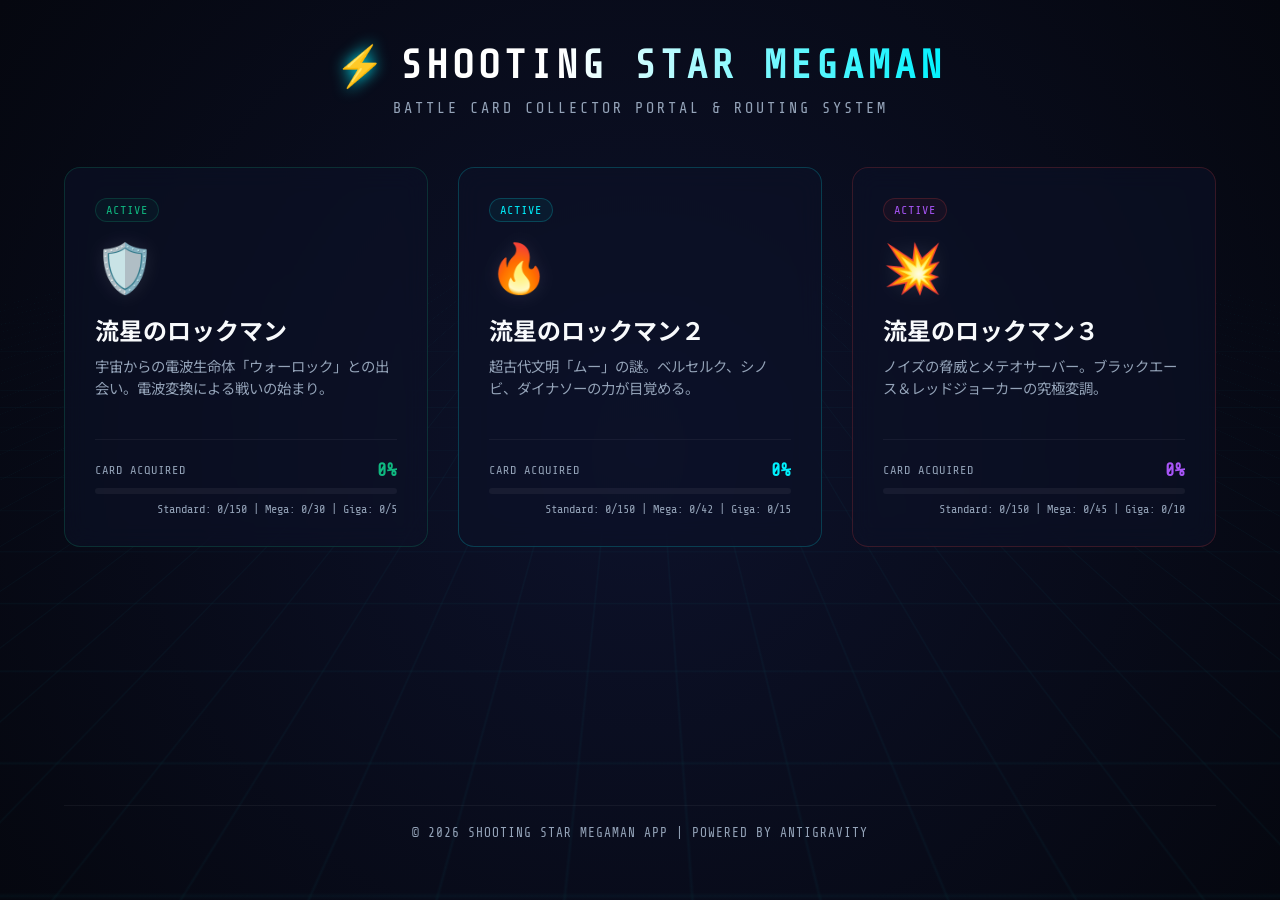
==== index.html @ 552dc6ff "Initial commit: Shooting Star Megaman Battle Card Collector (Ryusei 1/2/3)" ====
<!DOCTYPE html>
<html lang="ja">
<head>
  <meta charset="UTF-8">
  <meta name="viewport" content="width=device-width, initial-scale=1.0">
  <meta name="description" content="流星のロックマン シリーズのバトルカード収集チェッカーポータル。作品を選択してチェックリストとフローチャートへアクセスできます。">
  <title>流星のロックマン バトルカードチェッカー ポータル</title>
  <link rel="preconnect" href="https://fonts.googleapis.com">
  <link rel="preconnect" href="https://fonts.gstatic.com" crossorigin>
  <link href="https://fonts.googleapis.com/css2?family=Outfit:wght@300;400;600;800&family=Share+Tech+Mono&family=Noto+Sans+JP:wght@400;700&display=swap" rel="stylesheet">
  <link rel="stylesheet" href="portal_style.css">
</head>
<body>

  <!-- Cyber grid animated background -->
  <div class="cyber-bg">
    <div class="grid-lines"></div>
  </div>

  <div class="portal-container">
    <header class="portal-header">
      <div class="logo-area">
        <span class="logo-symbol">⚡</span>
        <h1>SHOOTING STAR MEGAMAN</h1>
      </div>
      <p class="subtitle">BATTLE CARD COLLECTOR PORTAL & ROUTING SYSTEM</p>
    </header>

    <main class="portal-grid">
      
      <!-- Ryusei 1 Card -->
      <a href="ryusei1/index.html" class="game-card ryusei1" id="card-ryusei1">
        <div class="card-glow"></div>
        <div class="card-inner">
          <div class="version-tag">ACTIVE</div>
          <div class="game-icon">🛡️</div>
          <h2>流星のロックマン</h2>
          <p class="game-desc">宇宙からの電波生命体「ウォーロック」との出会い。電波変換による戦いの始まり。</p>
          
          <div class="progress-section">
            <div class="progress-meta">
              <span class="progress-label">CARD ACQUIRED</span>
              <span class="progress-pct" id="pct-ryusei1">0%</span>
            </div>
            <div class="progress-bar-bg">
              <div class="progress-bar-fill" id="fill-ryusei1" style="width: 0%;"></div>
            </div>
            <div class="progress-stats" id="stats-ryusei1">
              Standard: 0/150 | Mega: 0/30 | Giga: 0/5
            </div>
          </div>
        </div>
      </a>

      <!-- Ryusei 2 Card -->
      <a href="ryusei2/index.html" class="game-card ryusei2" id="card-ryusei2">
        <div class="card-glow"></div>
        <div class="card-inner">
          <div class="version-tag">ACTIVE</div>
          <div class="game-icon">🔥</div>
          <h2>流星のロックマン２</h2>
          <p class="game-desc">超古代文明「ムー」の謎。ベルセルク、シノビ、ダイナソーの力が目覚める。</p>
          
          <div class="progress-section">
            <div class="progress-meta">
              <span class="progress-label">CARD ACQUIRED</span>
              <span class="progress-pct" id="pct-ryusei2">0%</span>
            </div>
            <div class="progress-bar-bg">
              <div class="progress-bar-fill" id="fill-ryusei2" style="width: 0%;"></div>
            </div>
            <div class="progress-stats" id="stats-ryusei2">
              Standard: 0/150 | Mega: 0/42 | Giga: 0/15
            </div>
          </div>
        </div>
      </a>

      <!-- Ryusei 3 Card -->
      <a href="ryusei3/index.html" class="game-card ryusei3" id="card-ryusei3">
        <div class="card-glow"></div>
        <div class="card-inner">
          <div class="version-tag">ACTIVE</div>
          <div class="game-icon">💥</div>
          <h2>流星のロックマン３</h2>
          <p class="game-desc">ノイズの脅威とメテオサーバー。ブラックエース＆レッドジョーカーの究極変調。</p>
          
          <div class="progress-section">
            <div class="progress-meta">
              <span class="progress-label">CARD ACQUIRED</span>
              <span class="progress-pct" id="pct-ryusei3">0%</span>
            </div>
            <div class="progress-bar-bg">
              <div class="progress-bar-fill" id="fill-ryusei3" style="width: 0%;"></div>
            </div>
            <div class="progress-stats" id="stats-ryusei3">
              Standard: 0/150 | Mega: 0/45 | Giga: 0/10
            </div>
          </div>
        </div>
      </a>

    </main>

    <footer class="portal-footer">
      <p>&copy; 2026 SHOOTING STAR MEGAMAN APP | POWERED BY ANTIGRAVITY</p>
    </footer>
  </div>

  <script>
    // Config values for card counts
    const METRICS = {
      ryusei1: { std: 150, mega: 30, giga: 5, key: "ryusei1_checker_possession_v1" },
      ryusei2: { std: 150, mega: 42, giga: 15, key: "ryusei2_checker_possession_v1" },
      ryusei3: { std: 150, mega: 45, giga: 10, key: "ryusei3_checker_possession_v1" }
    };

    function updateProgressUI(gameId, data, satellite = "pegasus") {
      if (!data) return;
      const m = METRICS[gameId];
      let acquiredStd = 0;
      let acquiredMega = 0;
      let acquiredGiga = 0;

      // Count possession
      if (data.standard) {
        Object.keys(data.standard).forEach(k => { if (data.standard[k]) acquiredStd++; });
      }

      if (gameId === "ryusei1") {
        // Define version-exclusive lists
        const pegasusMegas = ["ペガサスマジック", "ペガサスマジックＥＸ", "ペガサスマジックＳＰ"];
        const leoMegas = ["レオキングダム", "レオキングダムＥＸ", "レオキングダムＳＰ"];
        const dragonMegas = ["ドラゴンスカイ", "ドラゴンスカイＥＸ", "ドラゴンスカイＳＰ"];

        const pegasusGigas = ["ペガサスマジックＧＸ", "アクア＋５０", "オックスタックル", "ブレイクカウントボム", "ダークソード"];
        const leoGigas = ["レオキングダムＧＸ", "ファイア＋５０", "ジェミニサンダー", "ダークネスホール", "ドリームオーラ"];
        const dragonGigas = ["ドラゴンスカイGX", "ウッド＋５０", "ゴルゴンアイ", "デストロイミサイル", "ポイズンファラオ"];

        if (data.mega) {
          Object.keys(data.mega).forEach(k => {
            if (data.mega[k]) {
              // Exclude other versions' specific Megas
              if (satellite === "pegasus" && (leoMegas.includes(k) || dragonMegas.includes(k))) return;
              if (satellite === "leo" && (pegasusMegas.includes(k) || dragonMegas.includes(k))) return;
              if (satellite === "dragon" && (pegasusMegas.includes(k) || leoMegas.includes(k))) return;
              acquiredMega++;
            }
          });
        }

        if (data.giga) {
          Object.keys(data.giga).forEach(k => {
            if (data.giga[k]) {
              // Only count active version's Gigas
              if (satellite === "pegasus" && pegasusGigas.includes(k)) acquiredGiga++;
              if (satellite === "leo" && leoGigas.includes(k)) acquiredGiga++;
              if (satellite === "dragon" && dragonGigas.includes(k)) acquiredGiga++;
            }
          });
        }
      } else {
        if (data.mega) {
          Object.keys(data.mega).forEach(k => { if (data.mega[k]) acquiredMega++; });
        }
        if (data.giga) {
          Object.keys(data.giga).forEach(k => { if (data.giga[k]) acquiredGiga++; });
        }
      }

      const totalAcquired = acquiredStd + acquiredMega + acquiredGiga;
      const totalCards = m.std + m.mega + m.giga;
      const pct = Math.round((totalAcquired / totalCards) * 100) || 0;

      // Update elements
      document.getElementById(`pct-${gameId}`).textContent = `${pct}%`;
      document.getElementById(`fill-${gameId}`).style.width = `${pct}%`;
      document.getElementById(`stats-${gameId}`).textContent = 
        `Standard: ${acquiredStd}/${m.std} | Mega: ${acquiredMega}/${m.mega} | Giga: ${acquiredGiga}/${m.giga}`;
    }

    function loadProgressForGame(gameId) {
      const isHttp = window.location.protocol === 'http:' || window.location.protocol === 'https:';
      const m = METRICS[gameId];

      if (isHttp) {
        // Fetch from API
        fetch(`/api/progress?title=${gameId}`)
          .then(res => res.ok ? res.json() : null)
          .then(data => {
            if (data && typeof data === 'object' && Object.keys(data).length > 0) {
              const posData = data.possession || data;
              const satellite = data.satellite || "pegasus";
              updateProgressUI(gameId, posData, satellite);
            } else {
              // Try local storage as fallback
              loadFromLocalStorage(gameId);
            }
          })
          .catch(() => {
            loadFromLocalStorage(gameId);
          });
      } else {
        loadFromLocalStorage(gameId);
      }
    }

    function loadFromLocalStorage(gameId) {
      const m = METRICS[gameId];
      const saved = localStorage.getItem(m.key);
      if (saved) {
        try {
          const parsed = JSON.parse(saved);
          const data = parsed.possession || parsed;
          const satellite = parsed.satellite || "pegasus";
          updateProgressUI(gameId, data, satellite);
        } catch (e) {
          console.error(e);
        }
      }
    }

    // Load progress for all active games
    document.addEventListener("DOMContentLoaded", () => {
      loadProgressForGame("ryusei1");
      loadProgressForGame("ryusei2");
      loadProgressForGame("ryusei3");
    });
  </script>
</body>
</html>
---- portal_style.css ----
:root {
  --font-cyber: 'Share Tech Mono', monospace;
  --font-main: 'Outfit', 'Noto Sans JP', sans-serif;
  
  --bg-dark: #070913;
  --panel-bg: rgba(13, 17, 39, 0.6);
  --border-color: rgba(0, 242, 254, 0.15);
  
  --color-disabled: #64748b;
  
  /* Ryusei 1 */
  --accent-r1: #10b981;
  --glow-r1: rgba(16, 185, 129, 0.25);
  
  /* Ryusei 2 */
  --accent-r2: #00f2fe;
  --accent-r2-secondary: #ff7e5f;
  --glow-r2: rgba(0, 242, 254, 0.25);
  
  /* Ryusei 3 */
  --accent-r3: #ef4444;
  --accent-r3-secondary: #a855f7;
  --glow-r3: rgba(239, 68, 68, 0.25);
  
  --text-primary: #f8fafc;
  --text-muted: #94a3b8;
}

* {
  box-sizing: border-box;
  margin: 0;
  padding: 0;
}

body {
  font-family: var(--font-main);
  background-color: var(--bg-dark);
  color: var(--text-primary);
  min-height: 100vh;
  display: flex;
  flex-direction: column;
  overflow-x: hidden;
  justify-content: center;
  position: relative;
}

/* Animated Cyber Grid Background */
.cyber-bg {
  position: absolute;
  top: 0;
  left: 0;
  width: 100%;
  height: 100%;
  z-index: 1;
  background: radial-gradient(circle at 50% 50%, #0d122b 0%, #05070f 100%);
  overflow: hidden;
}

.grid-lines {
  position: absolute;
  width: 200%;
  height: 200%;
  top: -50%;
  left: -50%;
  background-image: 
    linear-gradient(rgba(0, 242, 254, 0.03) 1px, transparent 1px),
    linear-gradient(90deg, rgba(0, 242, 254, 0.03) 1px, transparent 1px);
  background-size: 50px 50px;
  transform: perspective(500px) rotateX(60deg);
  animation: gridMove 25s linear infinite;
}

@keyframes gridMove {
  0% {
    transform: perspective(500px) rotateX(60deg) translateY(0);
  }
  100% {
    transform: perspective(500px) rotateX(60deg) translateY(50px);
  }
}

/* Container */
.portal-container {
  position: relative;
  z-index: 2;
  max-width: 1200px;
  width: 90%;
  margin: 40px auto;
  display: flex;
  flex-direction: column;
  min-height: calc(100vh - 80px);
  justify-content: space-between;
}

/* Header */
.portal-header {
  text-align: center;
  margin-bottom: 50px;
}

.logo-area {
  display: inline-flex;
  align-items: center;
  justify-content: center;
  gap: 15px;
}

.logo-symbol {
  font-size: 2.5rem;
  color: var(--accent-r2);
  text-shadow: 0 0 15px var(--accent-r2);
  animation: pulse 1.5s infinite alternate;
}

@keyframes pulse {
  0% { transform: scale(0.95); opacity: 0.8; }
  100% { transform: scale(1.05); opacity: 1; }
}

.portal-header h1 {
  font-family: var(--font-cyber);
  font-size: 2.5rem;
  font-weight: 800;
  letter-spacing: 4px;
  background: linear-gradient(90deg, #fff 30%, var(--accent-r2) 100%);
  -webkit-background-clip: text;
  -webkit-text-fill-color: transparent;
}

.subtitle {
  font-family: var(--font-cyber);
  color: var(--text-muted);
  font-size: 0.95rem;
  letter-spacing: 3px;
  margin-top: 10px;
}

/* Portal Grid */
.portal-grid {
  display: grid;
  grid-template-columns: repeat(auto-fit, minmax(320px, 1fr));
  gap: 30px;
  margin-bottom: 50px;
}

/* Game Card General */
.game-card {
  position: relative;
  text-decoration: none;
  color: inherit;
  background: var(--panel-bg);
  border: 1px solid var(--border-color);
  border-radius: 16px;
  padding: 30px;
  backdrop-filter: blur(12px);
  -webkit-backdrop-filter: blur(12px);
  transition: all 0.4s cubic-bezier(0.16, 1, 0.3, 1);
  display: flex;
  flex-direction: column;
  justify-content: space-between;
  overflow: hidden;
  height: 380px;
}

.card-glow {
  position: absolute;
  top: 0;
  left: 0;
  width: 100%;
  height: 100%;
  opacity: 0;
  transition: opacity 0.4s ease;
  pointer-events: none;
  z-index: 1;
}

.card-inner {
  position: relative;
  z-index: 2;
  height: 100%;
  display: flex;
  flex-direction: column;
  justify-content: space-between;
}

/* Tags & Icons */
.version-tag {
  align-self: flex-start;
  font-family: var(--font-cyber);
  font-size: 0.75rem;
  letter-spacing: 1px;
  padding: 4px 10px;
  border-radius: 20px;
  background: rgba(255, 255, 255, 0.05);
  border: 1px solid rgba(255, 255, 255, 0.1);
  margin-bottom: 15px;
}

.game-icon {
  font-size: 3rem;
  margin-bottom: 15px;
  filter: drop-shadow(0 0 10px rgba(255, 255, 255, 0.1));
}

.game-card h2 {
  font-size: 1.5rem;
  font-weight: 700;
  margin-bottom: 10px;
  transition: color 0.3s ease;
}

.game-desc {
  color: var(--text-muted);
  font-size: 0.9rem;
  line-height: 1.5;
  margin-bottom: auto;
}

/* Progress bar inside card */
.progress-section {
  margin-top: 25px;
  border-top: 1px solid rgba(255, 255, 255, 0.05);
  padding-top: 20px;
}

.progress-meta {
  display: flex;
  justify-content: space-between;
  align-items: center;
  font-family: var(--font-cyber);
  margin-bottom: 8px;
}

.progress-label {
  font-size: 0.75rem;
  color: var(--text-muted);
  letter-spacing: 1px;
}

.progress-pct {
  font-size: 1.1rem;
  font-weight: 600;
}

.progress-bar-bg {
  height: 6px;
  background: rgba(255, 255, 255, 0.05);
  border-radius: 3px;
  overflow: hidden;
  margin-bottom: 8px;
}

.progress-bar-fill {
  height: 100%;
  width: 0%;
  border-radius: 3px;
  transition: width 1s cubic-bezier(0.16, 1, 0.3, 1);
}

.progress-stats {
  font-family: var(--font-cyber);
  font-size: 0.75rem;
  color: var(--text-muted);
  text-align: right;
}

/* Ryusei 1 Theme */
.game-card.ryusei1 {
  border-color: rgba(16, 185, 129, 0.2);
}
.game-card.ryusei1:hover {
  transform: translateY(-8px);
  border-color: var(--accent-r1);
  box-shadow: 0 10px 30px rgba(16, 185, 129, 0.15);
}
.game-card.ryusei1 .version-tag {
  color: var(--accent-r1);
  border-color: rgba(16, 185, 129, 0.2);
  background: rgba(16, 185, 129, 0.05);
}
.game-card.ryusei1 .progress-bar-fill {
  background: linear-gradient(90deg, var(--accent-r1), #00d2ff);
}
.game-card.ryusei1 .progress-pct {
  color: var(--accent-r1);
}
.game-card.ryusei1 .card-glow {
  background: radial-gradient(800px circle at 50% 50%, var(--glow-r1), transparent 40%);
}
.game-card.ryusei1:hover .card-glow {
  opacity: 1;
}
.game-card.ryusei1:hover h2 {
  color: var(--accent-r1);
}

/* Ryusei 2 Theme */
.game-card.ryusei2 {
  border-color: rgba(0, 242, 254, 0.2);
}
.game-card.ryusei2:hover {
  transform: translateY(-8px);
  border-color: var(--accent-r2);
  box-shadow: 0 10px 30px rgba(0, 242, 254, 0.15);
}
.game-card.ryusei2 .version-tag {
  color: var(--accent-r2);
  border-color: rgba(0, 242, 254, 0.2);
  background: rgba(0, 242, 254, 0.05);
}
.game-card.ryusei2 .progress-bar-fill {
  background: linear-gradient(90deg, var(--accent-r2), var(--accent-r2-secondary));
}
.game-card.ryusei2 .progress-pct {
  color: var(--accent-r2);
}
.game-card.ryusei2 .card-glow {
  background: radial-gradient(800px circle at 50% 50%, var(--glow-r2), transparent 40%);
}
.game-card.ryusei2:hover .card-glow {
  opacity: 1;
}
.game-card.ryusei2:hover h2 {
  color: var(--accent-r2);
}

/* Ryusei 3 Theme */
.game-card.ryusei3 {
  border-color: rgba(239, 68, 68, 0.2);
}
.game-card.ryusei3:hover {
  transform: translateY(-8px);
  border-color: var(--accent-r3);
  box-shadow: 0 10px 30px rgba(239, 68, 68, 0.15);
}
.game-card.ryusei3 .version-tag {
  color: var(--accent-r3-secondary);
  border-color: rgba(239, 68, 68, 0.2);
  background: rgba(239, 68, 68, 0.05);
}
.game-card.ryusei3 .progress-bar-fill {
  background: linear-gradient(90deg, var(--accent-r3), var(--accent-r3-secondary));
}
.game-card.ryusei3 .progress-pct {
  color: var(--accent-r3-secondary);
}
.game-card.ryusei3 .card-glow {
  background: radial-gradient(800px circle at 50% 50%, var(--glow-r3), transparent 40%);
}
.game-card.ryusei3:hover .card-glow {
  opacity: 1;
}
.game-card.ryusei3:hover h2 {
  color: var(--accent-r3-secondary);
}

/* Disabled state styling */
.game-card.disabled {
  opacity: 0.5;
  cursor: not-allowed;
  pointer-events: none;
  filter: grayscale(80%);
}

/* Footer */
.portal-footer {
  text-align: center;
  font-family: var(--font-cyber);
  font-size: 0.8rem;
  color: var(--text-muted);
  letter-spacing: 1px;
  padding: 20px 0;
  border-top: 1px solid rgba(255, 255, 255, 0.05);
  margin-top: auto;
}

/* Responsive adjustments */
@media (max-width: 768px) {
  .portal-header h1 {
    font-size: 1.8rem;
  }
  .portal-grid {
    grid-template-columns: 1fr;
  }
  .game-card {
    height: 350px;
  }
}
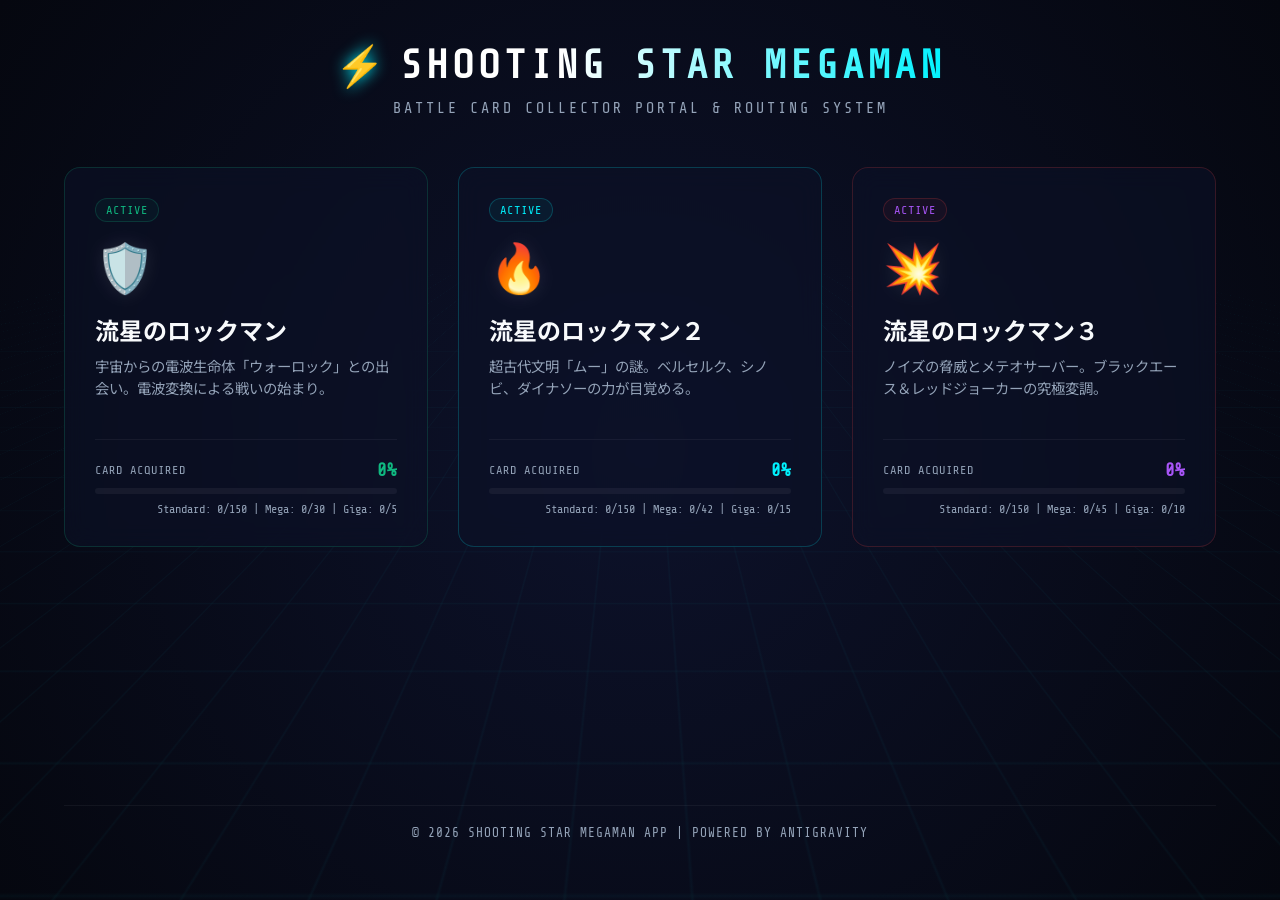
==== commit 2b80bccd: "Fix security vulnerabilities (prototype pollution and DoS) in JSON parsing" ====
--- a/index.html
+++ b/index.html
@@ -179,6 +179,61 @@
         `Standard: ${acquiredStd}/${m.std} | Mega: ${acquiredMega}/${m.mega} | Giga: ${acquiredGiga}/${m.giga}`;
     }
 
+    function validateAndSanitizeProgressData(gameId, rawData) {
+      if (!rawData || typeof rawData !== 'object' || Array.isArray(rawData)) {
+        return null;
+      }
+
+      let expectedClasses = [];
+      if (gameId === "ryusei1") {
+        expectedClasses = ["standard", "mega", "giga", "bokutai", "gentei"];
+      } else if (gameId === "ryusei2") {
+        expectedClasses = ["standard", "mega", "giga", "blank", "gentei"];
+      } else if (gameId === "ryusei3") {
+        expectedClasses = ["standard", "mega", "giga", "gentei"];
+      } else {
+        return null;
+      }
+
+      const rawPos = rawData.possession || rawData;
+      if (!rawPos || typeof rawPos !== 'object' || Array.isArray(rawPos)) {
+        return null;
+      }
+
+      const sanitizedPos = {};
+      let hasValidClass = false;
+
+      expectedClasses.forEach(cl => {
+        sanitizedPos[cl] = {};
+        const rawClassData = rawPos[cl];
+        if (rawClassData && typeof rawClassData === 'object' && !Array.isArray(rawClassData)) {
+          hasValidClass = true;
+          Object.keys(rawClassData).forEach(key => {
+            if (key === '__proto__' || key === 'constructor' || key === 'prototype') {
+              return;
+            }
+            sanitizedPos[cl][key] = !!rawClassData[key];
+          });
+        }
+      });
+
+      if (!hasValidClass) {
+        return null;
+      }
+
+      let satellite = "pegasus";
+      if (rawData.satellite && typeof rawData.satellite === 'string') {
+        if (["pegasus", "leo", "dragon"].includes(rawData.satellite)) {
+          satellite = rawData.satellite;
+        }
+      }
+
+      return {
+        satellite: satellite,
+        possession: sanitizedPos
+      };
+    }
+
     function loadProgressForGame(gameId) {
       const isHttp = window.location.protocol === 'http:' || window.location.protocol === 'https:';
       const m = METRICS[gameId];
@@ -188,10 +243,9 @@
         fetch(`/api/progress?title=${gameId}`)
           .then(res => res.ok ? res.json() : null)
           .then(data => {
-            if (data && typeof data === 'object' && Object.keys(data).length > 0) {
-              const posData = data.possession || data;
-              const satellite = data.satellite || "pegasus";
-              updateProgressUI(gameId, posData, satellite);
+            const validated = validateAndSanitizeProgressData(gameId, data);
+            if (validated) {
+              updateProgressUI(gameId, validated.possession, validated.satellite);
             } else {
               // Try local storage as fallback
               loadFromLocalStorage(gameId);
@@ -211,9 +265,10 @@
       if (saved) {
         try {
           const parsed = JSON.parse(saved);
-          const data = parsed.possession || parsed;
-          const satellite = parsed.satellite || "pegasus";
-          updateProgressUI(gameId, data, satellite);
+          const validated = validateAndSanitizeProgressData(gameId, parsed);
+          if (validated) {
+            updateProgressUI(gameId, validated.possession, validated.satellite);
+          }
         } catch (e) {
           console.error(e);
         }
